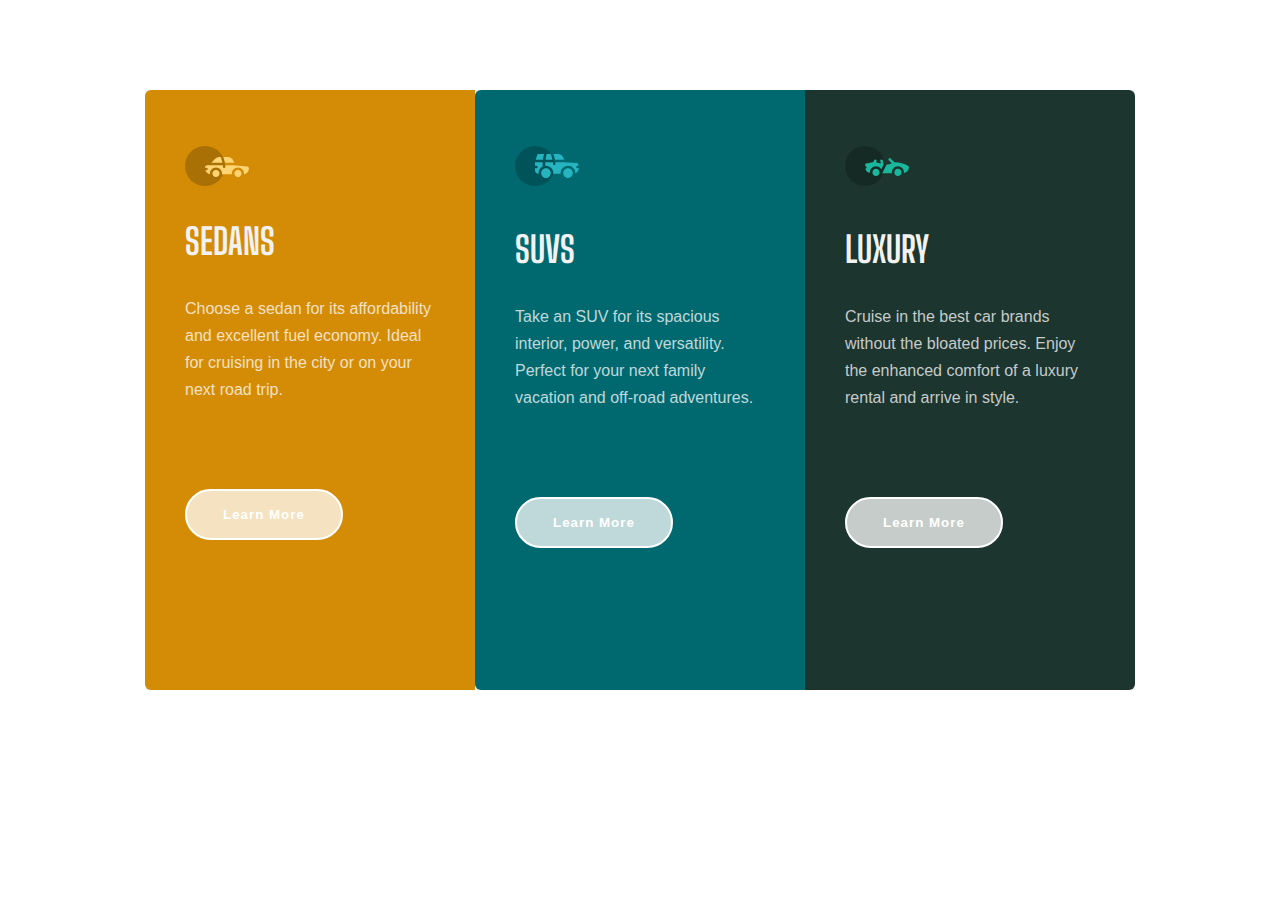
==== index.html @ 52a2cc10 "commit to main" ====
<!DOCTYPE html>
<html lang="en">
  <head>
    <meta charset="UTF-8" />
    <meta http-equiv="X-UA-Compatible" content="IE=edge" />
    <meta name="viewport" content="width=device-width, initial-scale=1.0" />
    <title>3 column card</title>
    <link rel="stylesheet" href="style.css" />
  </head>
  <body>
    
      <div id="app">
        <div class="card">
            <img src="icon-sedans.svg" alt="card image" class="Card-image"/>
            <h2 class="card-title"> Sedans</h2>
            <p class="card-content">
                Choose a sedan for its affordability 
                and excellent fuel economy. Ideal 
                for cruising in the city or on your
                 next road trip.
            </p>
            <button class="btn btn-primary">Learn More</button>
          
        </div>

        <div class="card">
            <img src="icon-suvs.svg" alt="card image" class="card-image" />
            <h2 class="card-title">SUVs</h2>
            <p class="card-content">
                Take an SUV for its spacious interior, power, and versatility. Perfect
                for your next family vacation and off-road adventures.
            </p>
            <button class="btn btn-primary">Learn More</button>
        </div>
        <!-- .card -->

        <div class="card">
            <img src="icon-luxury.svg" alt="card image" class="card-image" />
            <h2 class="card-title">Luxury</h2>
            <p class="card-content">
                Cruise in the best car brands without the bloated prices. Enjoy the
                enhanced comfort of a luxury rental and arrive in style.
            </p>
            <button class="btn btn-primary">Learn More</button>
        </div>
      </div>
    

    
  </body>
</html>
---- style.css ----
@import url("https://fonts.googleapis.com/css2?family=Lexend+Deca&display=swap");
@import url("https://fonts.googleapis.com/css2?family=Big+Shoulders+Display:wght@700&display=swap");

:root {
    --font_primary: "lexend-Deca", sans-serif;
    --font_secondary: "Big Shoulders Display", cursive;

    --bright_orange: hsl(9, 87%, 49%);
    --dark_cyan: hsl(184, 100%, 22%);
    --very_dark_cyan: hsl(241, 100%, 13%);
    --transparent_white: hsla(0, 0%, 100%, 0.75);
    --very_light_gray: hsl(0, 0%, 95%);

}

*{
    box-sizing: border-box;
}
body{
    margin: 0;
    padding: 0;
    box-sizing: border-box;
    display: flex;
    place-content: center;
}

.btn {
    border: 0;
    background-color: transparent;
    color:inherit;
    cursor: pointer;
}

.btn-primary{
    font-weight: 700;
    padding: 16px 36px;
    border-radius: 32px;
    background-color: var(--transparent_white);
    border: 2px solid white;
    transition: all 0.4s ease;
    letter-spacing: 1px;
    color: inherit
}

.btn-primary:hover{
    background-color: transparent;
    
    color: var(--very_light_gray);
    
}

#app {
    display: grid;
    place-content: center;
    padding-block: 74px;
    background-color: var(--very_light_gray);
    margin-top: 90px;
}

.card {
    width: min(92vw, 330px);
    font-family: var(--font_primary);
    padding: 56px 40px;
    color: #fff;
}

.card:nth-child(1){
    background-color: rgb(212, 140, 7);
    border-radius: 6px 6px 0 0;
}

.card:nth-child(1) .btn-primary {
    color: white;
}
  
.card:nth-child(2) {
    background-color: var(--dark_cyan);
}
  
.card:nth-child(2) .btn-primary {
    color: white;
}
  
.card:nth-child(3) {
    background-color: rgb(28, 53, 47);
    border-radius: 0 0 6px 6px;
}
  
.card:nth-child(3) .btn-primary {
    color: white;
}

.card-image {
    margin-bottom: 8px;
}
.card-title {
    font-size: 36px;
    font-family: var(--font_secondary);
    margin-bottom: 32px;
    text-transform: uppercase;
    color: var(--very_light_gray);
  }

.card-content {
    color: var(--transparent_white);
    line-height: 1.7;
    margin-bottom: clamp(23px,
    calc(1.4375rem + ((1vw - 3.75px) * 10.0486)),
    85px );
}
.card:nth-child(1) {
    border-radius: 6px 0 0 6px;
}
.card:nth-child(2) {
    border-radius: 6px 0 0 6px;
}

  .card:nth-child(3) {
    border-radius: 0 6px 6px 0;
}
#app {
    height: 600px;
    grid-auto-flow: column;
    padding-block: 0;
    display: flex;
}
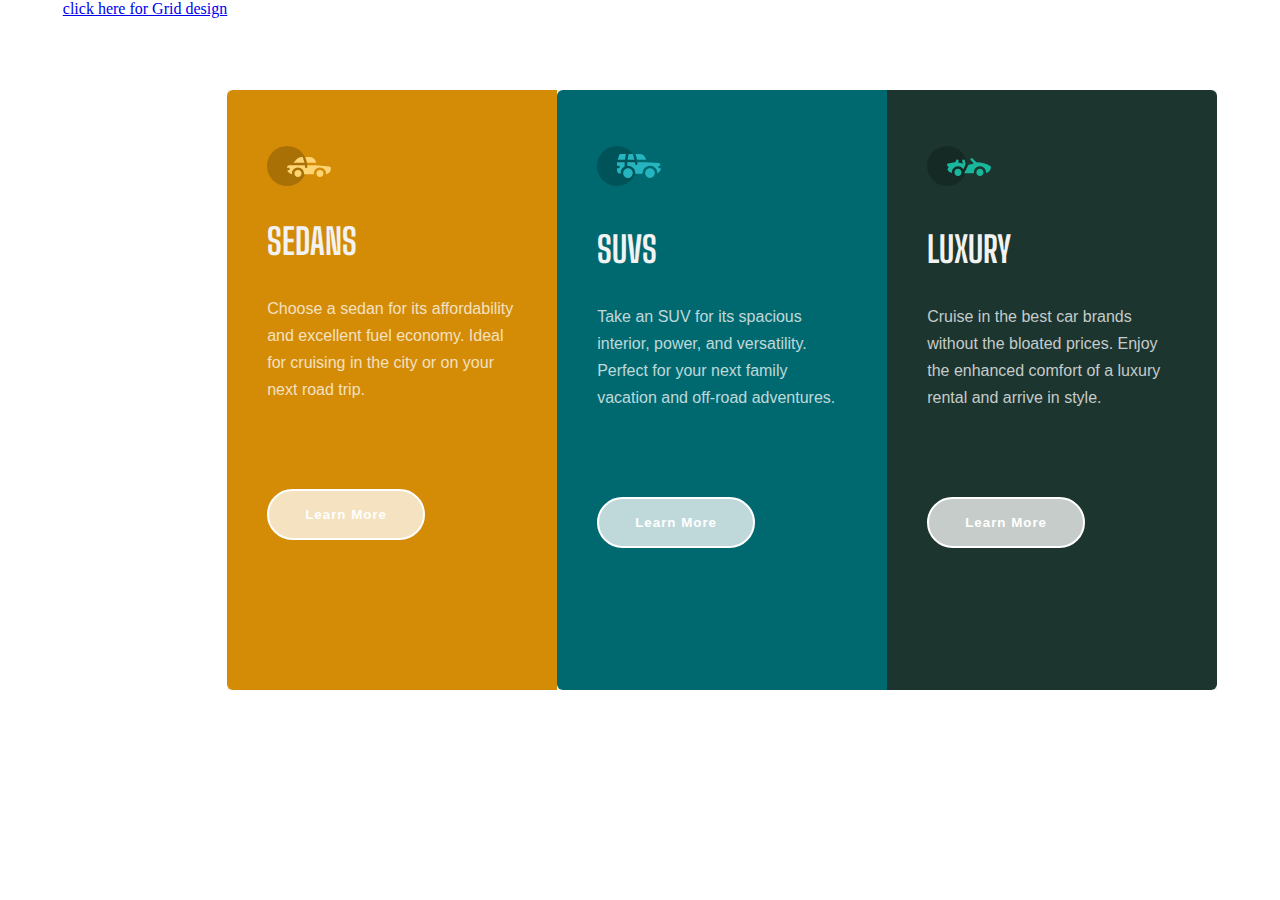
==== commit 384b93f6: "commit" ====
--- a/index.html
+++ b/index.html
@@ -7,6 +7,7 @@
     <title>3 column card</title>
     <link rel="stylesheet" href="style.css" />
   </head>
+  <a href="grid.html">click here for Grid design </a>
   <body>
     
       <div id="app">
